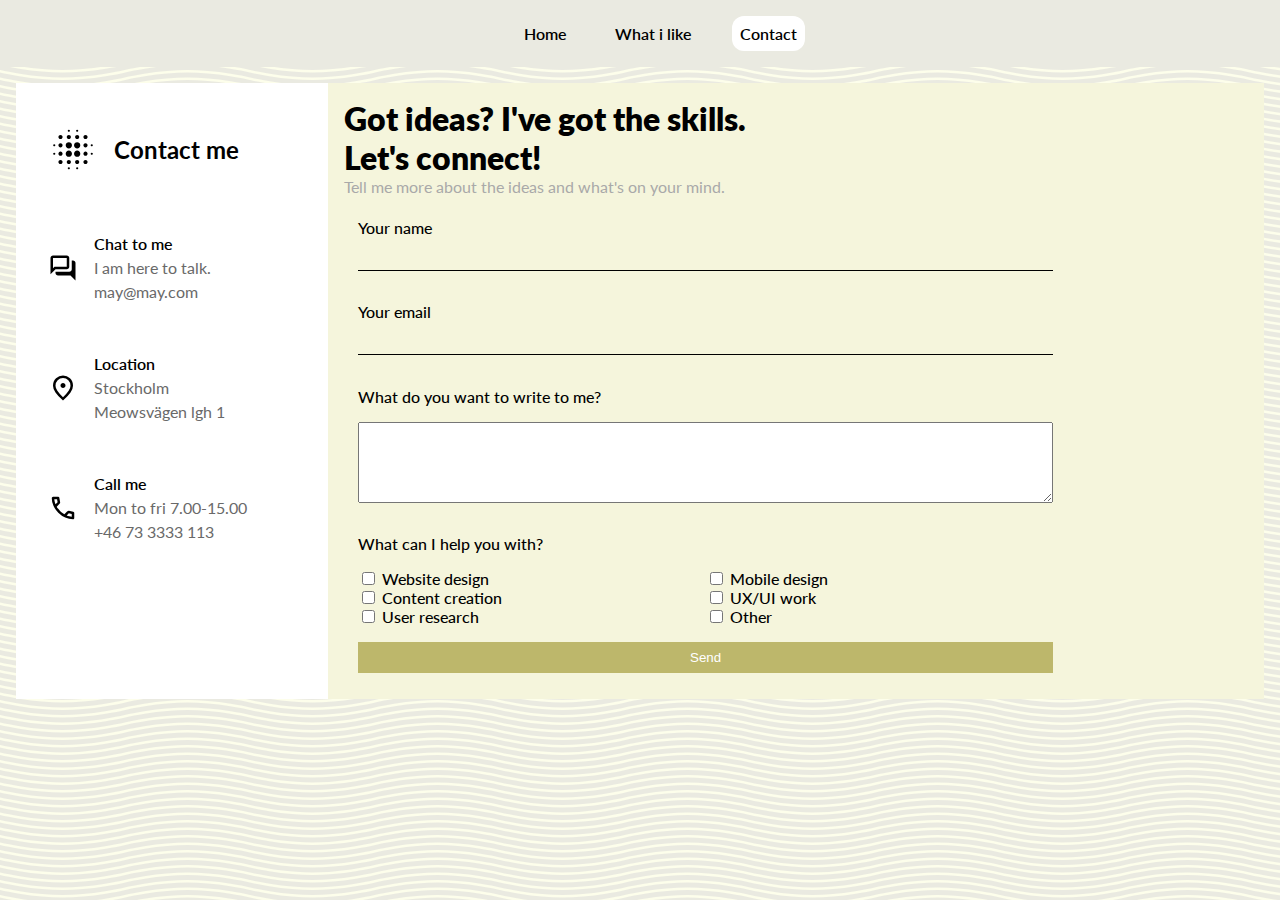
==== pages/contact.html @ f41641eb "Add target="_blank" to main menu on homepage" ====
<!DOCTYPE html>
<html lang="en">
  <head>
    <meta charset="UTF-8" />
    <meta name="viewport" content="width=device-width, initial-scale=1.0" />
    <link rel="preconnect" href="https://fonts.googleapis.com" />
    <link rel="preconnect" href="https://fonts.gstatic.com" crossorigin />
    <link
      href="https://fonts.googleapis.com/css2?family=Lato:ital,wght@0,100;0,300;0,400;0,700;0,900;1,100;1,300;1,400;1,700;1,900&display=swap"
      rel="stylesheet"
    />
    <!-- favicon -->
    <link rel="icon" type="image/x-icon" href="../assets/icons/send.svg" />
    <!-- css file -->
    <link rel="stylesheet" href="../styles/contact.css" />
    <link rel="stylesheet" href="../styles/navbar.css">
    <title>Contact</title>
  </head>
  <body>
    <section class="navbar-container">
      <ul class="navbar">
        <li class="navbar-item"><a href="../index.html">Home</a></li>
        <li class="navbar-item"><a href="../pages/interests.html">What i like</a></li>
        <li class="navbar-item active"><a href="">Contact</a></li>
      </ul>
    </section>
    <section class="contact__wrapper">
      <div class="contact__left">
        <div class="contact__left-item">
          <img src="../assets/icons/bluron.svg" alt="blur icon" width="50" />
          <h2>Contact me</h2>
        </div>
        <div class="contact__left-item">
          <img
            src="../assets/icons/chat.svg"
            alt="chat icon"
            class="item-img"
            width="50"
          />
          <div class="contact__left-item-info">
            <span class="item-text item-header">Chat to me</span>
            <span class="item-text">I am here to talk.</span>
            <span class="item-text">may@may.com</span>
          </div>
        </div>
        <div class="contact__left-item">
          <img
            src="../assets/icons/location.svg"
            alt="location icon"
            class="item-img"
            width="50"
          />
          <div class="contact__left-item-info">
            <span class="item-text item-header">Location</span>
            <span class="item-text">Stockholm</span>
            <span class="item-text">Meowsvägen lgh 1</span>
          </div>
        </div>
        <div class="contact__left-item">
          <img
            src="../assets/icons/phone.svg"
            alt="phone icon"
            class="item-img"
            width="50"
          />
          <div class="contact__left-item-info">
            <span class="item-text item-header">Call me</span>
            <span class="item-text">Mon to fri 7.00-15.00</span>
            <span class="item-text">+46 73 3333 113</span>
          </div>
        </div>
      </div>
      <div class="contact__form">
        <div class="contact__form-header-wrapper">
          <div class="contact__form-header">
            <span>Got ideas? I've got the skills.</span>
            <span>Let's connect!</span>
            <span class="contact__form-sub-header">
              Tell me more about the ideas and what's on your mind.
            </span>
          </div>
        </div>
        <div class="contact__form-wrapper">
          <fieldset class="contact__form-item form-name">
            <label for="name">Your name</label>
            <input type="text" name="name" required />
          </fieldset>
          <fieldset class="contact__form-item form-email">
            <label for="email">Your email</label>
            <input type="email" name="email" required />
          </fieldset>
          <fieldset class="contact__form-item">
            <label for="detail">What do you want to write to me?</label>
            <textarea rows="5" name="detail" id="detail"></textarea>
          </fieldset>
          <fieldset class="contact__form-item">
            <label for="service">What can I help you with?</label>
            <div class="input-box">
              <div class="input-item">
                <input
                  type="checkbox"
                  id="service1"
                  name="service1"
                  value="services"
                />
                <label for="service1">Website design</label>
              </div>
              <div class="input-item">
                <input
                  type="checkbox"
                  id="service2"
                  name="service2"
                  value="services"
                />
                <label for="service2">Mobile design</label>
              </div>
              <div class="input-item">
                <input
                  type="checkbox"
                  id="service3"
                  name="service3"
                  value="services"
                />
                <label for="service3">Content creation</label>
              </div>
              <div class="input-item">
                <input
                  type="checkbox"
                  id="service4"
                  name="service4"
                  value="services"
                />
                <label for="service4">UX/UI work</label>
              </div>
              <div class="input-item">
                <input
                  type="checkbox"
                  id="service5"
                  name="service5"
                  value="services"
                />
                <label for="service5">User research</label>
              </div>
              <div class="input-item">
                <input
                  type="checkbox"
                  id="service6"
                  name="service6"
                  value="services"
                />
                <label for="service6">Other</label>
              </div>
            </div>
            <button>Send</button>
          </fieldset>
        </div>
      </div>
    </section>
  </body>
</html>
---- styles/contact.css ----
* {
  box-sizing: border-box;
}

html {
  width: 100%;
  height: 100%;
  scroll-behavior: smooth;
}

body {
  min-height: 100vh;
  margin: 0;
  font-family: "Lato", sans-serif;
  background-color: #EAEAE1;
  background-image: url("data:image/svg+xml,%3Csvg xmlns='http://www.w3.org/2000/svg' width='250' height='30' viewBox='0 0 1000 120'%3E%3Cg fill='none' stroke='%23FDFEEB' stroke-width='10' %3E%3Cpath d='M-500 75c0 0 125-30 250-30S0 75 0 75s125 30 250 30s250-30 250-30s125-30 250-30s250 30 250 30s125 30 250 30s250-30 250-30'/%3E%3Cpath d='M-500 45c0 0 125-30 250-30S0 45 0 45s125 30 250 30s250-30 250-30s125-30 250-30s250 30 250 30s125 30 250 30s250-30 250-30'/%3E%3Cpath d='M-500 105c0 0 125-30 250-30S0 105 0 105s125 30 250 30s250-30 250-30s125-30 250-30s250 30 250 30s125 30 250 30s250-30 250-30'/%3E%3Cpath d='M-500 15c0 0 125-30 250-30S0 15 0 15s125 30 250 30s250-30 250-30s125-30 250-30s250 30 250 30s125 30 250 30s250-30 250-30'/%3E%3Cpath d='M-500-15c0 0 125-30 250-30S0-15 0-15s125 30 250 30s250-30 250-30s125-30 250-30s250 30 250 30s125 30 250 30s250-30 250-30'/%3E%3Cpath d='M-500 135c0 0 125-30 250-30S0 135 0 135s125 30 250 30s250-30 250-30s125-30 250-30s250 30 250 30s125 30 250 30s250-30 250-30'/%3E%3C/g%3E%3C/svg%3E");
}

fieldset {
  border: none;
  cursor: pointer;
}

label {
  padding: 1rem 0;
  font-weight: 500;
}

button {
  padding: 0.5rem;
  margin-top: 1rem;
  background-color: darkkhaki;
  border: none;
  color: white;
}

.contact__form {
  background-color: beige;
  padding: 1rem;
}

.contact__wrapper {
  width: 100%;
  height: 100%;
  display: grid;
  grid-template-columns: 1fr 3fr;
  padding: 1rem;
}

.contact__form-wrapper {
  width: 80%;
}

.contact__form-header {
  display: grid;
  font-size: xx-large;
  font-weight: 800;
}

.contact__form-header .contact__form-sub-header {
  font-weight: 400;
  font-size: medium;
  color: darkgray;
}

.contact__left {
  display: flex;
  flex-direction: column;
  gap: 3rem;
  background-color: white;
  padding: 2rem;
}

.contact__left-item {
  display: flex;
  gap: 1rem;
}

.contact__left-item-info {
  display: grid;
  line-height: 1.5rem;
}

.item-text.item-header {
  font-weight: 600;
  color: black;
}

.item-text {
  color: dimgray;
}

.item-img {
  width: 30px;
}

.contact__form-item {
  display: grid;
}

.contact__form-item input {
  border: none;
  border-bottom: 1px solid;
  background-color: transparent;
}

/* Input box */
.input-box {
  width: 100%;
  display: grid;
  grid-template-columns: 1fr 1fr;
}


/* Media queries */
@media only screen and (max-width: 480px) {
  body {
    height: auto;
  }
  .contact__wrapper {
    display: flex;
    flex-direction: column-reverse;
  }
  .contact__form-wrapper {
    width: 100%;
    font-size: small;
  }
  .contact__form-header {
    font-size: x-large;
  }
  .contact__form-header .contact__form-sub-header {
    font-size: medium;
  }
  .contact__left {
    gap: 1rem;
    font-size: small;
  }
}
---- styles/navbar.css ----
* {
  box-sizing: border-box;
}

html {
  width: 100%;
  height: 100%;
  scroll-behavior: smooth;
}

.active {
  background-color: white;
}

.navbar-container {
  font-family: "Lato", sans-serif;
  position: sticky;
  top: 0;
}

.navbar-container, .navbar {
  width: 100%;
  display: flex;
  justify-content: center;
  align-items: center;
  font-weight: 600;
  background-color: #EAEAE1;
}

.navbar {
  gap: 2rem;
  list-style: none;
}

.navbar-item {
  padding: 0.5rem;
  border-radius: 12px;
}

.navbar-item a:hover {
  color: gray;
}

.navbar-item a {
  text-decoration: none;
  color: black;
}
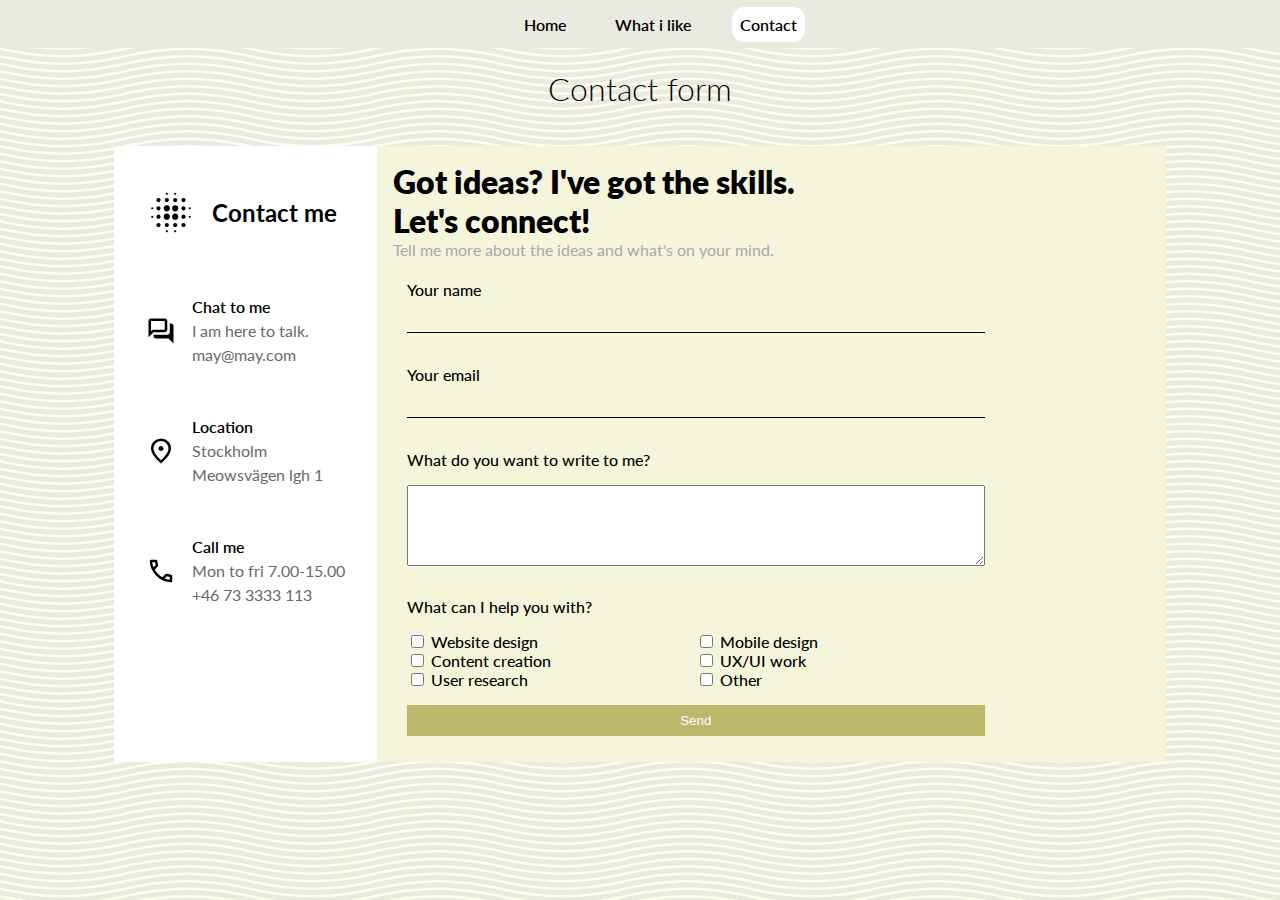
==== commit f55ed385: "Add <header> and <h1>" ====
--- a/pages/contact.html
+++ b/pages/contact.html
@@ -21,140 +21,145 @@
       <ul class="navbar">
         <li class="navbar-item"><a href="../index.html">Home</a></li>
         <li class="navbar-item"><a href="../pages/interests.html">What i like</a></li>
-        <li class="navbar-item active"><a href="">Contact</a></li>
+        <li class="navbar-item active"><a href="#">Contact</a></li>
       </ul>
     </section>
-    <section class="contact__wrapper">
-      <div class="contact__left">
-        <div class="contact__left-item">
-          <img src="../assets/icons/bluron.svg" alt="blur icon" width="50" />
-          <h2>Contact me</h2>
-        </div>
-        <div class="contact__left-item">
-          <img
-            src="../assets/icons/chat.svg"
-            alt="chat icon"
-            class="item-img"
-            width="50"
-          />
-          <div class="contact__left-item-info">
-            <span class="item-text item-header">Chat to me</span>
-            <span class="item-text">I am here to talk.</span>
-            <span class="item-text">may@may.com</span>
+    <header class="contact__header">
+      <h1>Contact form</h1>
+    </header>
+    <section class="contact__container">
+      <section class="contact__wrapper">
+        <div class="contact__left">
+          <div class="contact__left-item">
+            <img src="../assets/icons/bluron.svg" alt="blur icon" width="50" />
+            <h2>Contact me</h2>
+          </div>
+          <div class="contact__left-item">
+            <img
+              src="../assets/icons/chat.svg"
+              alt="chat icon"
+              class="item-img"
+              width="50"
+            />
+            <div class="contact__left-item-info">
+              <span class="item-text item-header">Chat to me</span>
+              <span class="item-text">I am here to talk.</span>
+              <span class="item-text">may@may.com</span>
+            </div>
+          </div>
+          <div class="contact__left-item">
+            <img
+              src="../assets/icons/location.svg"
+              alt="location icon"
+              class="item-img"
+              width="50"
+            />
+            <div class="contact__left-item-info">
+              <span class="item-text item-header">Location</span>
+              <span class="item-text">Stockholm</span>
+              <span class="item-text">Meowsvägen lgh 1</span>
+            </div>
+          </div>
+          <div class="contact__left-item">
+            <img
+              src="../assets/icons/phone.svg"
+              alt="phone icon"
+              class="item-img"
+              width="50"
+            />
+            <div class="contact__left-item-info">
+              <span class="item-text item-header">Call me</span>
+              <span class="item-text">Mon to fri 7.00-15.00</span>
+              <span class="item-text">+46 73 3333 113</span>
+            </div>
           </div>
         </div>
-        <div class="contact__left-item">
-          <img
-            src="../assets/icons/location.svg"
-            alt="location icon"
-            class="item-img"
-            width="50"
-          />
-          <div class="contact__left-item-info">
-            <span class="item-text item-header">Location</span>
-            <span class="item-text">Stockholm</span>
-            <span class="item-text">Meowsvägen lgh 1</span>
+        <div class="contact__form">
+          <div class="contact__form-header-wrapper">
+            <div class="contact__form-header">
+              <span>Got ideas? I've got the skills.</span>
+              <span>Let's connect!</span>
+              <span class="contact__form-sub-header">
+                Tell me more about the ideas and what's on your mind.
+              </span>
+            </div>
           </div>
+          <form class="contact__form-wrapper" action="mailto:you@gmail.com" method="GET" enctype="text/plain">
+            <fieldset class="contact__form-item form-name">
+              <label for="name" class="form__label">Your name</label>
+              <input type="text" name="name" required />
+            </fieldset>
+            <fieldset class="contact__form-item form-email">
+              <label for="email" class="form__label">Your email</label>
+              <input type="email" name="email" required />
+            </fieldset>
+            <fieldset class="contact__form-item">
+              <label for="detail" class="form__label">What do you want to write to me?</label>
+              <textarea rows="5" name="detail" id="detail"></textarea>
+            </fieldset>
+            <fieldset class="contact__form-item">
+              <label for="service" class="form__label">What can I help you with?</label>
+              <div class="input-box">
+                <div class="input-item">
+                  <input
+                    type="checkbox"
+                    id="service1"
+                    name="service1"
+                    value="services"
+                  />
+                  <label for="service1" class="form__label">Website design</label>
+                </div>
+                <div class="input-item">
+                  <input
+                    type="checkbox"
+                    id="service2"
+                    name="service2"
+                    value="services"
+                  />
+                  <label for="service2" class="form__label">Mobile design</label>
+                </div>
+                <div class="input-item">
+                  <input
+                    type="checkbox"
+                    id="service3"
+                    name="service3"
+                    value="services"
+                  />
+                  <label for="service3" class="form__label">Content creation</label>
+                </div>
+                <div class="input-item">
+                  <input
+                    type="checkbox"
+                    id="service4"
+                    name="service4"
+                    value="services"
+                  />
+                  <label for="service4" class="form__label">UX/UI work</label>
+                </div>
+                <div class="input-item">
+                  <input
+                    type="checkbox"
+                    id="service5"
+                    name="service5"
+                    value="services"
+                  />
+                  <label for="service5" class="form__label">User research</label>
+                </div>
+                <div class="input-item">
+                  <input
+                    type="checkbox"
+                    id="service6"
+                    name="service6"
+                    value="services"
+                  />
+                  <label for="service6" class="form__label">Other</label>
+                </div>
+              </div>
+              <button type="button" class="form__submit-button">Send</button>
+            </fieldset>
+          </form>
         </div>
-        <div class="contact__left-item">
-          <img
-            src="../assets/icons/phone.svg"
-            alt="phone icon"
-            class="item-img"
-            width="50"
-          />
-          <div class="contact__left-item-info">
-            <span class="item-text item-header">Call me</span>
-            <span class="item-text">Mon to fri 7.00-15.00</span>
-            <span class="item-text">+46 73 3333 113</span>
-          </div>
-        </div>
-      </div>
-      <div class="contact__form">
-        <div class="contact__form-header-wrapper">
-          <div class="contact__form-header">
-            <span>Got ideas? I've got the skills.</span>
-            <span>Let's connect!</span>
-            <span class="contact__form-sub-header">
-              Tell me more about the ideas and what's on your mind.
-            </span>
-          </div>
-        </div>
-        <div class="contact__form-wrapper">
-          <fieldset class="contact__form-item form-name">
-            <label for="name">Your name</label>
-            <input type="text" name="name" required />
-          </fieldset>
-          <fieldset class="contact__form-item form-email">
-            <label for="email">Your email</label>
-            <input type="email" name="email" required />
-          </fieldset>
-          <fieldset class="contact__form-item">
-            <label for="detail">What do you want to write to me?</label>
-            <textarea rows="5" name="detail" id="detail"></textarea>
-          </fieldset>
-          <fieldset class="contact__form-item">
-            <label for="service">What can I help you with?</label>
-            <div class="input-box">
-              <div class="input-item">
-                <input
-                  type="checkbox"
-                  id="service1"
-                  name="service1"
-                  value="services"
-                />
-                <label for="service1">Website design</label>
-              </div>
-              <div class="input-item">
-                <input
-                  type="checkbox"
-                  id="service2"
-                  name="service2"
-                  value="services"
-                />
-                <label for="service2">Mobile design</label>
-              </div>
-              <div class="input-item">
-                <input
-                  type="checkbox"
-                  id="service3"
-                  name="service3"
-                  value="services"
-                />
-                <label for="service3">Content creation</label>
-              </div>
-              <div class="input-item">
-                <input
-                  type="checkbox"
-                  id="service4"
-                  name="service4"
-                  value="services"
-                />
-                <label for="service4">UX/UI work</label>
-              </div>
-              <div class="input-item">
-                <input
-                  type="checkbox"
-                  id="service5"
-                  name="service5"
-                  value="services"
-                />
-                <label for="service5">User research</label>
-              </div>
-              <div class="input-item">
-                <input
-                  type="checkbox"
-                  id="service6"
-                  name="service6"
-                  value="services"
-                />
-                <label for="service6">Other</label>
-              </div>
-            </div>
-            <button>Send</button>
-          </fieldset>
-        </div>
-      </div>
+      </section>
     </section>
   </body>
 </html>
--- a/styles/contact.css
+++ b/styles/contact.css
@@ -16,22 +16,18 @@
   background-image: url("data:image/svg+xml,%3Csvg xmlns='http://www.w3.org/2000/svg' width='250' height='30' viewBox='0 0 1000 120'%3E%3Cg fill='none' stroke='%23FDFEEB' stroke-width='10' %3E%3Cpath d='M-500 75c0 0 125-30 250-30S0 75 0 75s125 30 250 30s250-30 250-30s125-30 250-30s250 30 250 30s125 30 250 30s250-30 250-30'/%3E%3Cpath d='M-500 45c0 0 125-30 250-30S0 45 0 45s125 30 250 30s250-30 250-30s125-30 250-30s250 30 250 30s125 30 250 30s250-30 250-30'/%3E%3Cpath d='M-500 105c0 0 125-30 250-30S0 105 0 105s125 30 250 30s250-30 250-30s125-30 250-30s250 30 250 30s125 30 250 30s250-30 250-30'/%3E%3Cpath d='M-500 15c0 0 125-30 250-30S0 15 0 15s125 30 250 30s250-30 250-30s125-30 250-30s250 30 250 30s125 30 250 30s250-30 250-30'/%3E%3Cpath d='M-500-15c0 0 125-30 250-30S0-15 0-15s125 30 250 30s250-30 250-30s125-30 250-30s250 30 250 30s125 30 250 30s250-30 250-30'/%3E%3Cpath d='M-500 135c0 0 125-30 250-30S0 135 0 135s125 30 250 30s250-30 250-30s125-30 250-30s250 30 250 30s125 30 250 30s250-30 250-30'/%3E%3C/g%3E%3C/svg%3E");
 }
 
-fieldset {
-  border: none;
-  cursor: pointer;
-}
-
-label {
+.form__label {
   padding: 1rem 0;
   font-weight: 500;
 }
 
-button {
+.form__submit-button {
   padding: 0.5rem;
   margin-top: 1rem;
   background-color: darkkhaki;
   border: none;
   color: white;
+  cursor: pointer;
 }
 
 .contact__form {
@@ -39,9 +35,22 @@
   padding: 1rem;
 }
 
+.contact__header {
+  text-align: center;
+}
+
+.contact__header h1 {
+  font-weight: 300;
+}
+
+.contact__container {
+  height: 100%;
+  display: flex;
+  justify-content: center;
+  align-items: center;
+}
+
 .contact__wrapper {
-  width: 100%;
-  height: 100%;
   display: grid;
   grid-template-columns: 1fr 3fr;
   padding: 1rem;
@@ -96,6 +105,7 @@
 
 .contact__form-item {
   display: grid;
+  border: none;
 }
 
 .contact__form-item input {
@@ -110,7 +120,6 @@
   display: grid;
   grid-template-columns: 1fr 1fr;
 }
-
 
 /* Media queries */
 @media only screen and (max-width: 480px) {
--- a/styles/navbar.css
+++ b/styles/navbar.css
@@ -16,6 +16,8 @@
   font-family: "Lato", sans-serif;
   position: sticky;
   top: 0;
+  height: 3rem;
+  z-index: 1000;
 }
 
 .navbar-container, .navbar {
